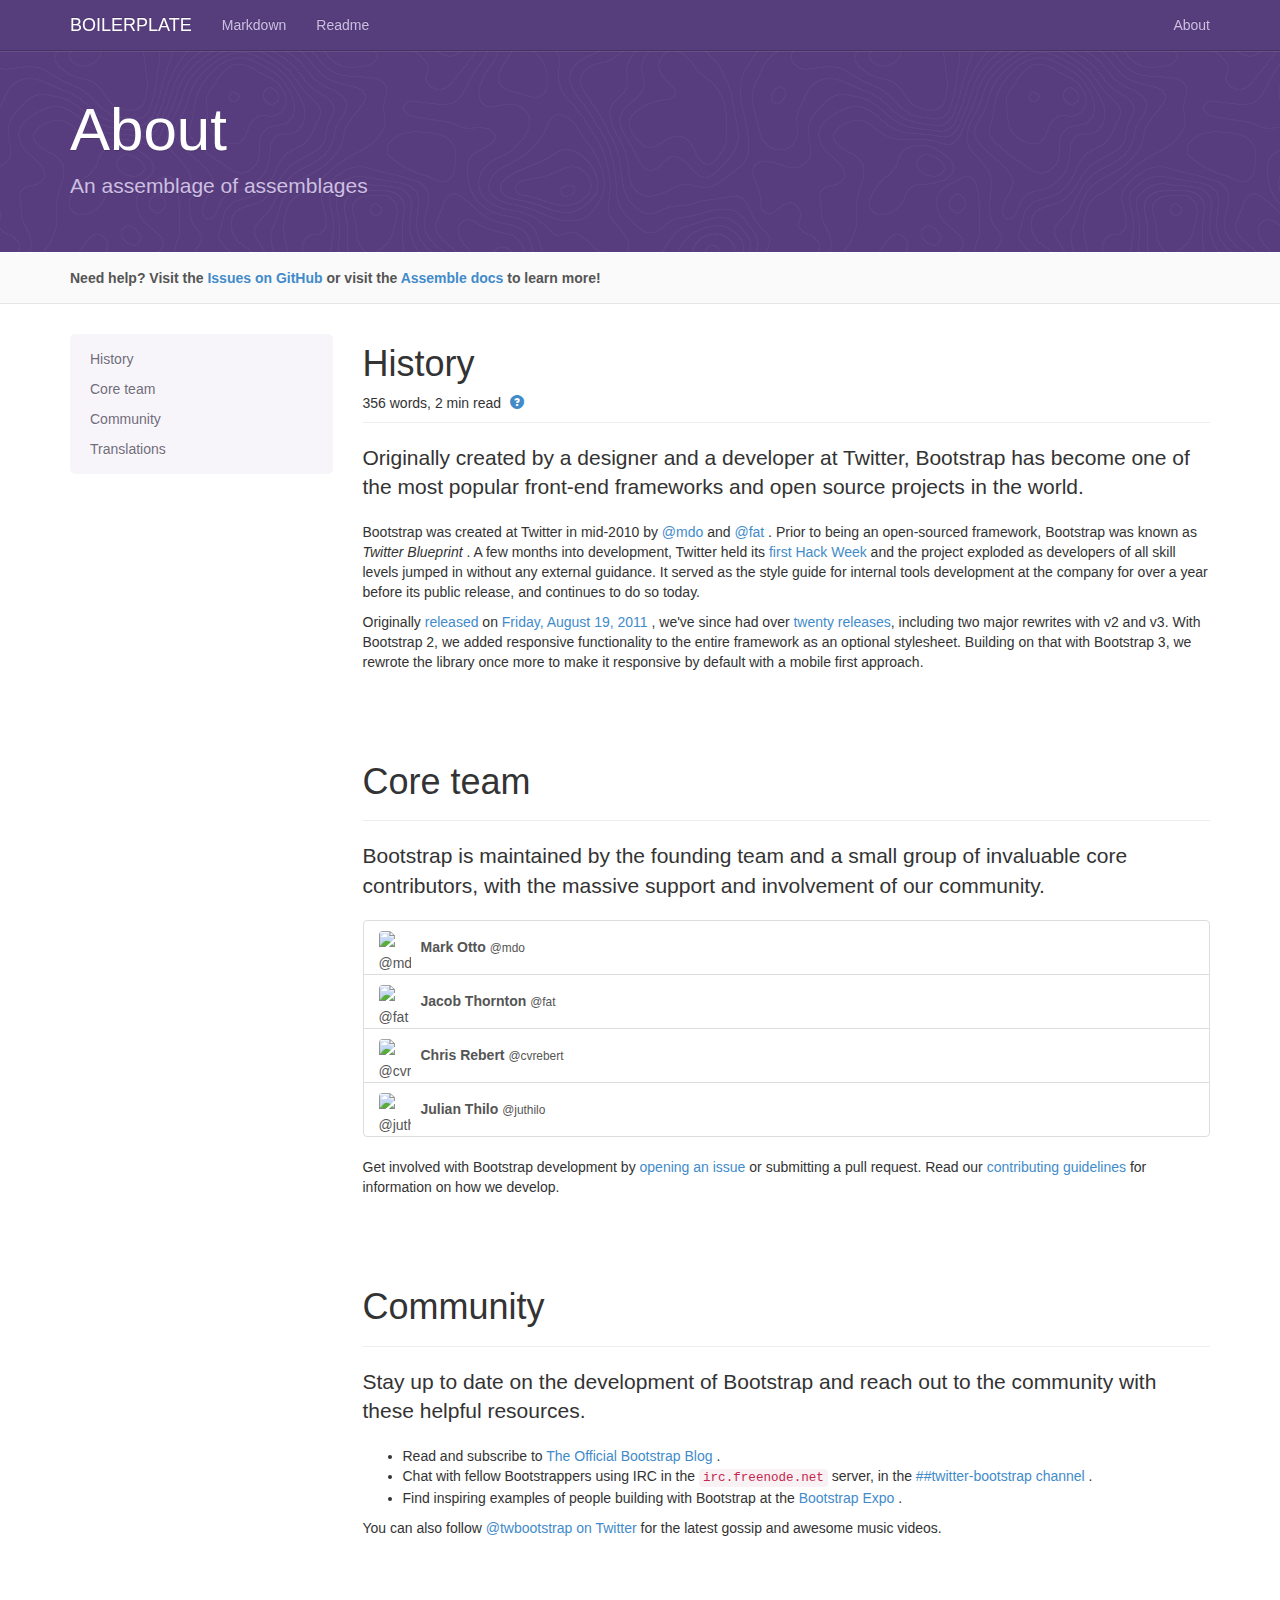
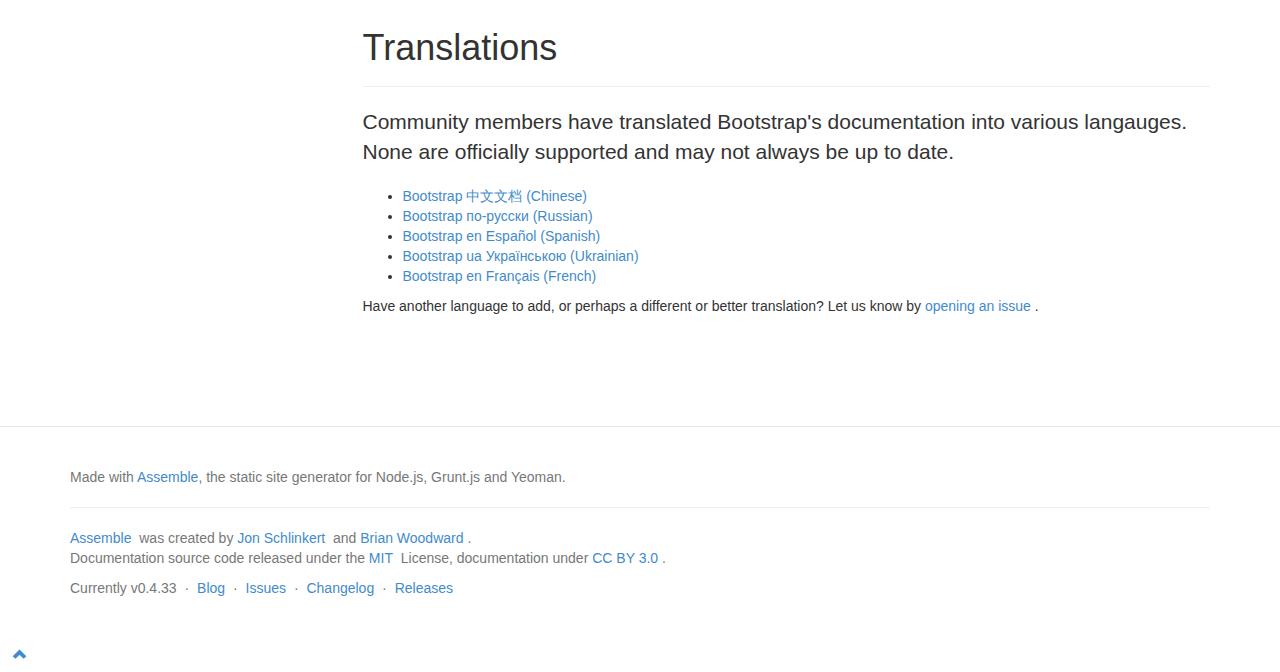
==== about.html @ ad947082 "initial pages of test repo" ====
<!DOCTYPE html>
<html lang="en">
  <head>
    <meta charset="utf-8">
    <meta http-equiv="X-UA-Compatible" content="IE=edge">
    <meta name="viewport" content="width=device-width, initial-scale=1.0">
    <meta name="description" content="An assemblage of assemblages">
    <meta name="author" content="http://twitter.com/jonschlinkert, http://twitter.com/doowb">
    <title>
      About | BOILERPLATE
    </title>

    <!-- Stylesheets -->
    <link rel="stylesheet" href="assets/css/site.css">
    <link rel="stylesheet" href="assets/css/github.css">

    <!--[if lt IE 9]>
      <script src="assets/js/ie8-responsive-file-warning.js"></script>
        <![endif]-->

    <!-- HTML5 shim and Respond.js IE8 support of HTML5 elements and media queries -->

    <!--[if lt IE 9]>
      <script src="https://oss.maxcdn.com/libs/html5shiv/3.7.0/html5shiv.js"></script>
      <script src="https://oss.maxcdn.com/libs/respond.js/1.3.0/respond.min.js"></script>
    <![endif]-->

    <!-- Favicons -->
    <link rel="apple-touch-icon-precomposed" sizes="144x144" href="assets/ico/apple-touch-icon-144-precomposed.png">
    <link rel="shortcut icon" href="assets/ico/favicon.png">
    <link rel="shortcut icon" href="favicon.ico">
  </head>
  <body>
    <a class="sr-only" href="#content">Skip to main content</a> 

    <!-- Navigation component -->
    <header class="navbar navbar-inverse navbar-fixed-top bs-docs-nav" role="banner">
      <div class="container">
        <div class="navbar-header">
          <button class="navbar-toggle" type="button" data-toggle="collapse" data-target=".bs-navbar-collapse">
            <span class="sr-only">Toggle navigation</span> 
            <span class="icon-bar"></span> 
            <span class="icon-bar"></span> 
            <span class="icon-bar"></span> 
          </button>
          <a href="index.html" class="navbar-brand">BOILERPLATE</a> 
        </div>
        <nav class="collapse navbar-collapse bs-navbar-collapse" role="navigation">
          <ul class="nav navbar-nav">
            <li> <a href="markdown.html">Markdown</a>  </li>
            <li> <a href="readme.html">Readme</a>  </li>
          </ul>
          <ul class="nav navbar-nav navbar-right">
            <li> <a href="about.html">About</a>  </li>
          </ul>
        </nav>
      </div>
    </header>

    <!-- Subhead component -->
    <div class="bs-header" id="content">
      <div class="container">
        <h1>About</h1>
        <p>An assemblage of assemblages</p>
      </div>
    </div>

    <!-- Belt component -->
    <div class="belt">
      <div class="container">
        <strong>
      Need help? Visit the <a href="https://github.com/rikki/assemblage/issues?state=open">Issues on GitHub</a>  or visit the <a href="http://assemble.io/docs">Assemble docs</a>  to learn more!
    </strong> 
      </div>
    </div>
    <div class="container bs-docs-container">
      <div class="row">
        <div class="col-md-3">
          <div class="bs-sidebar hidden-print" role="complementary">
            <ul class="nav bs-sidenav">
              <li> <a href="#history">History</a>  </li>
              <li> <a href="#team">Core team</a>  </li>
              <li> <a href="#community">Community</a>  </li>
              <li> <a href="#translations">Translations</a>  </li>
            </ul>
          </div>
        </div>
        <div class="col-md-9" role="main">
          <div class="wordcount">

            <!-- History -->
            <div class="bs-docs-section">
              <div class="page-header">
                <h1 class="docs-heading">History
                  <a href="#history" name="history" class="anchor">
                    <span class="anchor-target" id="history"></span> 
                    <span class="glyphicon glyphicon-link"></span> 
                  </a> 
                </h1>
                <span class="label-wordcount" data-wordcount="356">356&nbsp;words</span>,
                <span class="label-reading-time" data-reading-time="2 min">2 min&nbsp;read</span> 
                <a href="#" class="btn-popover" role="button" data-container="body" data-toggle="popover" data-content="Generated by the &lt;a href=&apos;https://github.com/assemble/assemble-contrib-wordcount&apos; title=&apos;&apos;&gt;assemble-contrib-wordcount&lt;/a&gt; plugin &lt;span class=&apos;glyphicon glyphicon-new-window&apos;&gt;&lt;/span&gt;"
                title="">
                  <span class="glyphicon glyphicon-question-sign"></span> 
                </a> 
              </div>
              <p class="lead">Originally created by a designer and a developer at Twitter, Bootstrap has become one of the most popular front-end frameworks and open source projects in the world.</p>
              <p>Bootstrap was created at Twitter in mid-2010 by
                <a href="https://twitter.com/mdo">@mdo</a> and
                <a href="https://twitter.com/fat">@fat</a> . Prior to being an open-sourced framework, Bootstrap was known as <em>Twitter Blueprint</em> . A few months into development, Twitter held its
                <a href="https://blog.twitter.com/2010/hack-week">first Hack Week</a> and the project exploded as developers of all skill levels jumped in without any external guidance. It served as the style guide for internal tools development at the company for over a year before its public release,
                and continues to do so today.</p>
              <p>Originally
                <a href="https://dev.twitter.com/blog/bootstrap-twitter">released</a> on
                <a href="https://twitter.com/mdo/statuses/104620039650557952">
                  <time datetime="2011-08-19 11:25">Friday, August 19, 2011</time>
                </a>, we've since had over
                <a href="https://github.com/twbs/bootstrap/releases">twenty releases</a>, including two major rewrites with v2 and v3. With Bootstrap 2, we added responsive functionality to the entire framework as an optional stylesheet. Building on that with Bootstrap 3, we rewrote the library once more
                to make it responsive by default with a mobile first approach.</p>
            </div>

            <!-- Team -->
            <div class="bs-docs-section">
              <div class="page-header">
                <h1 class="docs-heading">Core team
                  <a href="#team" name="team" class="anchor">
                    <span class="anchor-target" id="team"></span> 
                    <span class="glyphicon glyphicon-link"></span> 
                  </a> 
                </h1>
              </div>
              <p class="lead">Bootstrap is maintained by the founding team and a small group of invaluable core contributors, with the massive support and involvement of our community.</p>
              <div class="list-group bs-team">
                <div class="list-group-item">
                  <iframe class="github-btn" src="http://ghbtns.com/github-btn.html?user=mdo&amp;type=follow"></iframe>
                  <a class="team-member" href="https://github.com/mdo">
                    <img src="http://www.gravatar.com/avatar/bc4ab438f7a4ce1c406aadc688427f2c" alt="@mdo">
                    <strong>Mark Otto</strong>  
                    <small>@mdo</small> 
                  </a> 
                </div>
                <div class="list-group-item">
                  <iframe class="github-btn" src="http://ghbtns.com/github-btn.html?user=fat&amp;type=follow"></iframe>
                  <a class="team-member" href="https://github.com/fat">
                    <img src="http://www.gravatar.com/avatar/a98244cbdacaf1c0b55499466002f7a8" alt="@fat">
                    <strong>Jacob Thornton</strong>  
                    <small>@fat</small> 
                  </a> 
                </div>
                <div class="list-group-item">
                  <iframe class="github-btn" src="http://ghbtns.com/github-btn.html?user=cvrebert&amp;type=follow"></iframe>
                  <a class="team-member" href="https://github.com/cvrebert">
                    <img src="http://www.gravatar.com/avatar/edec428c425453955f770095a7d26c50" alt="@cvrebert">
                    <strong>Chris Rebert</strong>  
                    <small>@cvrebert</small> 
                  </a> 
                </div>
                <div class="list-group-item">
                  <iframe class="github-btn" src="http://ghbtns.com/github-btn.html?user=juthilo&amp;type=follow"></iframe>
                  <a class="team-member" href="https://github.com/juthilo">
                    <img src="http://www.gravatar.com/avatar/0f7dd3ce58a416be5685ea6194f82b11" alt="@juthilo">
                    <strong>Julian Thilo</strong>  
                    <small>@juthilo</small> 
                  </a> 
                </div>
              </div>
              <p>Get involved with Bootstrap development by
                <a href="https://github.com/twbs/bootstrap/issues/new">opening an issue</a> or submitting a pull request. Read our
                <a href="https://github.com/twbs/bootstrap/blob/master/CONTRIBUTING.md">contributing guidelines</a> for information on how we develop.</p>
            </div>

            <!-- Community -->
            <div class="bs-docs-section">
              <div class="page-header">
                <h1 class="docs-heading">Community
                  <a href="#community" name="community" class="anchor">
                    <span class="anchor-target" id="community"></span> 
                    <span class="glyphicon glyphicon-link"></span> 
                  </a> 
                </h1>
              </div>
              <div id="wordcount">
                <p class="lead">Stay up to date on the development of Bootstrap and reach out to the community with these helpful resources.</p>
                <ul>
                  <li>Read and subscribe to
                    <a href="http://blog.getbootstrap.com/">The Official Bootstrap Blog</a> .</li>
                  <li>Chat with fellow Bootstrappers using IRC in the <code>irc.freenode.net</code> server, in the
                    <a href="irc://irc.freenode.net/#twitter-bootstrap">##twitter-bootstrap channel</a> .</li>
                  <li>Find inspiring examples of people building with Bootstrap at the
                    <a href="http://expo.getbootstrap.com">Bootstrap Expo</a> .</li>
                </ul>
                <p>You can also follow
                  <a href="https://twitter.com/twbootstrap">@twbootstrap on Twitter</a> for the latest gossip and awesome music videos.</p>
              </div>
            </div>

            <!-- Translations -->
            <div class="bs-docs-section">
              <div class="page-header">
                <h1 class="docs-heading">Translations
                  <a href="#translations" name="translations" class="anchor">
                    <span class="anchor-target" id="translations"></span> 
                    <span class="glyphicon glyphicon-link"></span> 
                  </a> 
                </h1>
              </div>
              <p class="lead">Community members have translated Bootstrap's documentation into various langauges. None are officially supported and may not always be up to date.</p>
              <ul>
                <li> <a href="http://v3.bootcss.com/">Bootstrap 中文文档 (Chinese)</a>  </li>
                <li> <a href="http://www.oneskyapp.com/docs/bootstrap/ru">Bootstrap по-русски (Russian)</a>  </li>
                <li> <a href="http://www.oneskyapp.com/docs/bootstrap/es">Bootstrap en Español (Spanish)</a>  </li>
                <li> <a href="http://twbs.site-konstruktor.com.ua">Bootstrap ua Українською (Ukrainian)</a>  </li>
                <li> <a href="http://www.oneskyapp.com/docs/bootstrap/fr">Bootstrap en Français (French)</a>  </li>
              </ul>
              <p>Have another language to add, or perhaps a different or better translation? Let us know by
                <a href="https://github.com/twbs/bootstrap/issues/new">opening an issue</a> .</p>
            </div>
          </div>
        </div>
      </div>
    </div>

    <!-- Footer -->
    <footer class="bs-footer" role="contentinfo">
      <div class="container">
        <p>Made with
          <a href="https://github.com/assemble/assemble" target="_blank">Assemble</a>, the static site generator for Node.js, Grunt.js and Yeoman.</p>
        <hr>
        <p>
          <a href="https://github.com/assemble/assemble" target="_blank">Assemble</a> &nbsp;was created by
          <a href="https://twitter.com/jonschlinkert" target="_blank">Jon Schlinkert</a> &nbsp;and
          <a href="http://twitter.com/doowb" target="_blank">Brian Woodward</a> .</p>
        <p>Documentation source code released under the
          <a href="https://github.com/rikki/assemblage/blob/master/LICENSE-MIT" target="_blank">MIT&nbsp;</a> License, documentation under
          <a href="http://creativecommons.org/licenses/by/3.0/">CC BY 3.0</a> .</p>
        <ul class="footer-links">
          <li>Currently v0.4.33</li>
          <li class="muted">&middot;</li>
          <li> <a href="https://assemble.github.io/assemblage//blog/">Blog</a>  </li>
          <li class="muted">&middot;</li>
          <li> <a href="https://github.com/rikki/assemblage/issues?state=open/issues?state=open">Issues</a>  </li>
          <li class="muted">&middot;</li>
          <li> <a href="https://github.com/rikki/assemblage/blob/master/CHANGELOG.md">Changelog</a>  </li>
          <li class="muted">&middot;</li>
          <li> <a href="https://github.com/rikki/assemblage/releases">Releases</a>  </li>
        </ul>
      </div>
    </footer>

    <!-- "back-to-top" button -->
    <a href="#" style="right: 70px;" class="btn back-to-top btn-dark btn-fixed-bottom">  <span class="glyphicon glyphicon-chevron-up"></span>   </a> 

    <!-- JS and analytics only. -->
    <script src="https://ajax.googleapis.com/ajax/libs/jquery/1.10.2/jquery.min.js"></script>
    <script src="assets/js/bootstrap.min.js"></script>
    <script src="assets/js/highlight.js"></script>
    <script src="http://getbootstrap.com/docs-assets/js/holder.js"></script>
    <script src="http://getbootstrap.com/docs-assets/js/application.js"></script>
    <script>
      $('[data-toggle=popover]').popover({
        placement: 'right',
        html: true
      });
    </script>
  </body>
</html>
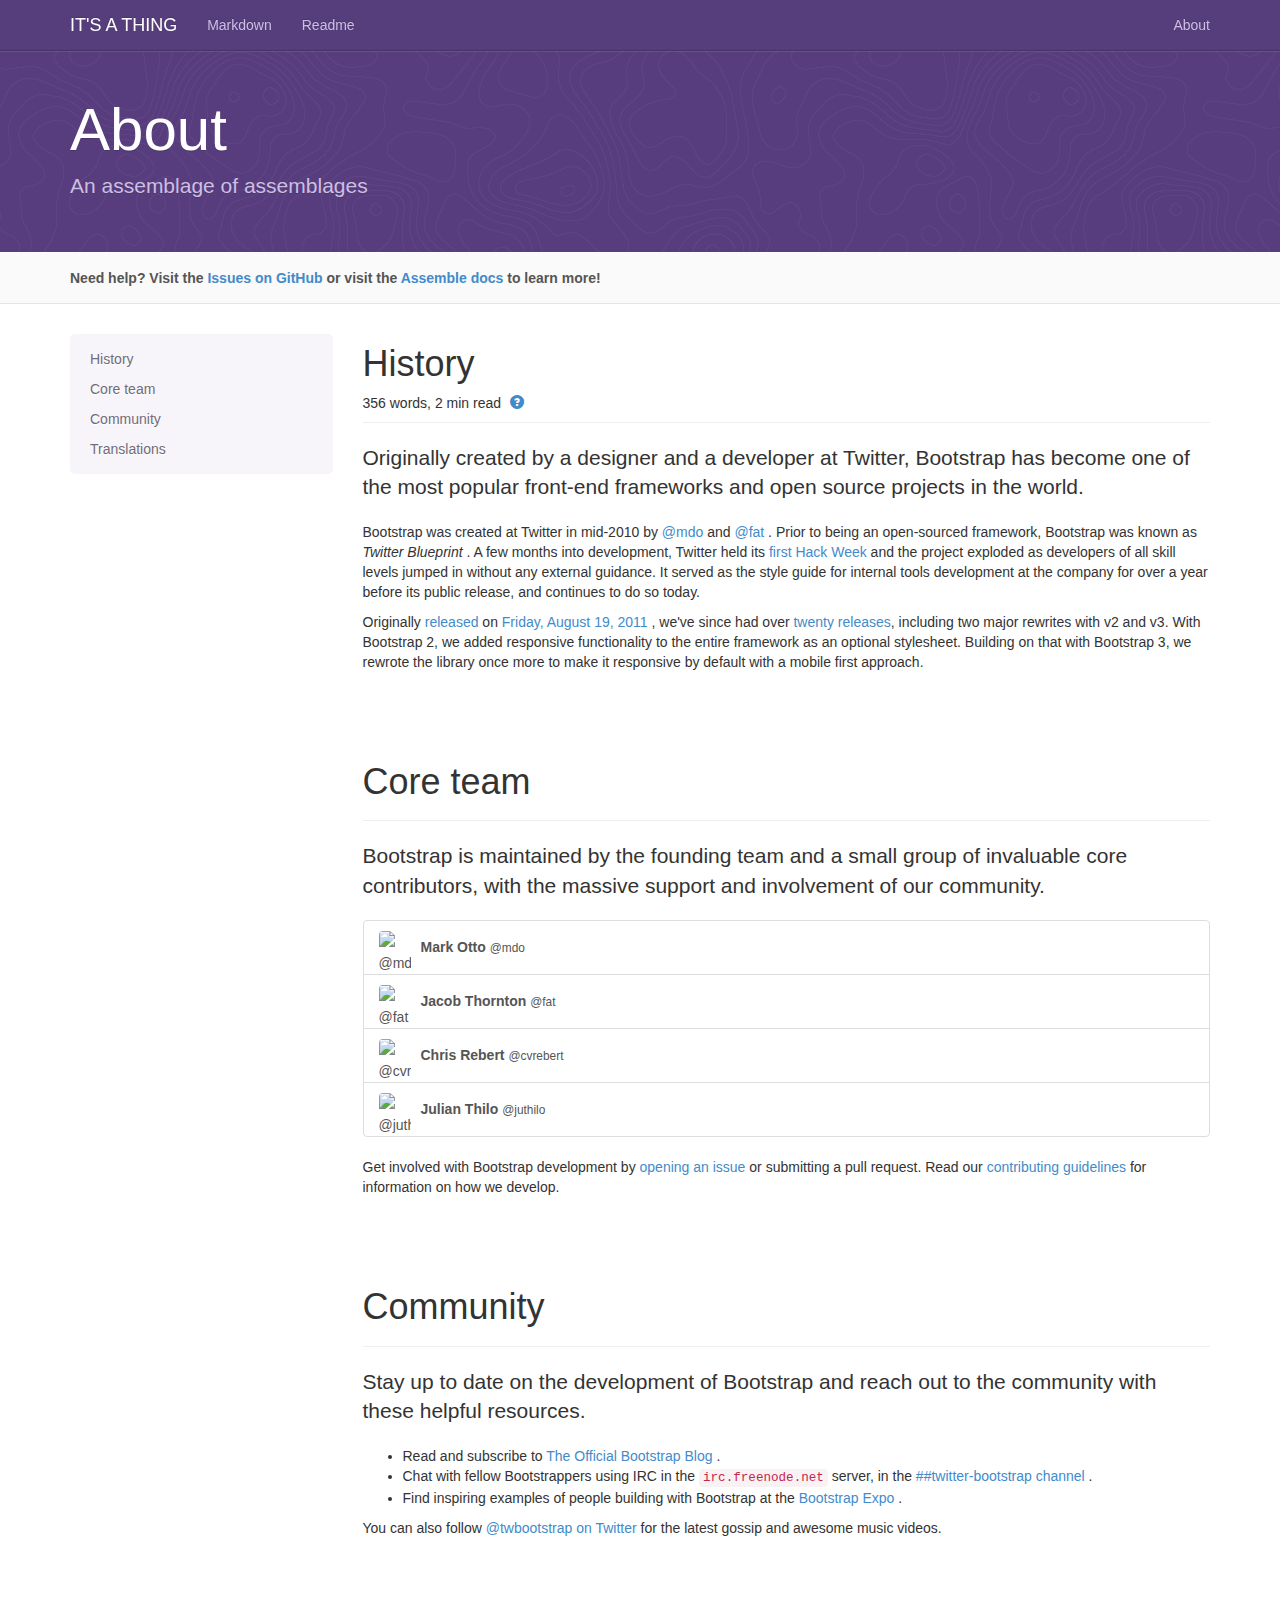
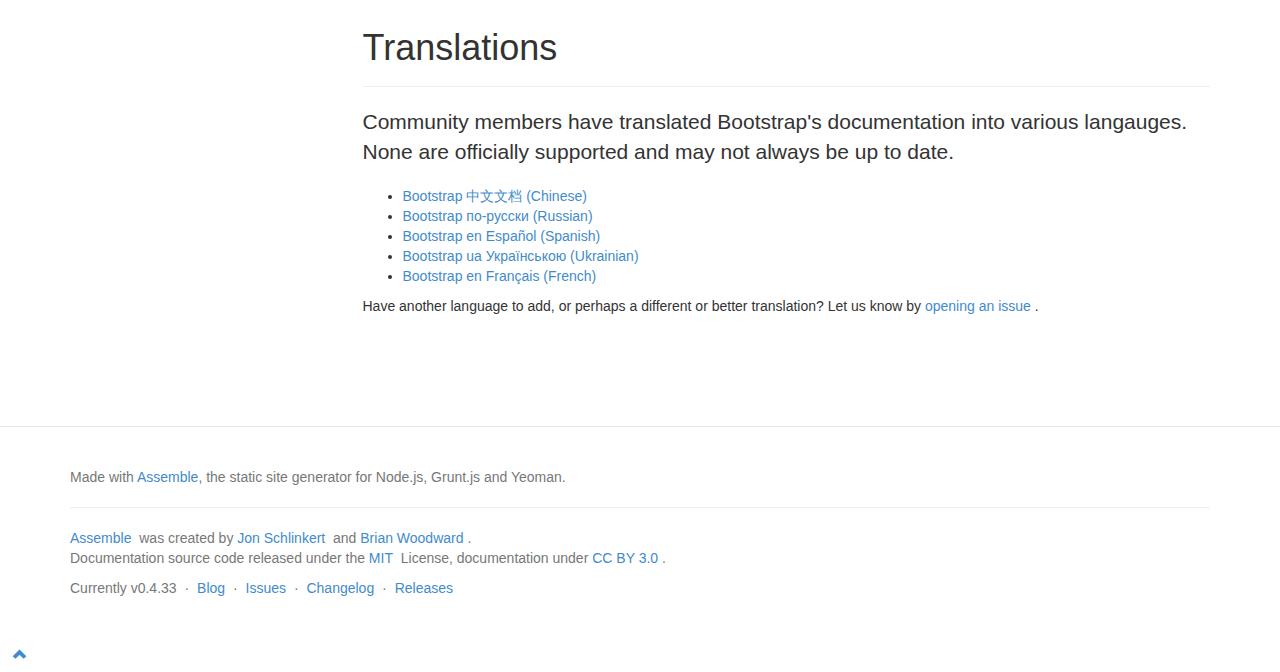
==== commit e52d61eb: "updated github account info and such" ====
--- a/about.html
+++ b/about.html
@@ -7,7 +7,7 @@
     <meta name="description" content="An assemblage of assemblages">
     <meta name="author" content="http://twitter.com/jonschlinkert, http://twitter.com/doowb">
     <title>
-      About | BOILERPLATE
+      About | IT&#x27;S A THING
     </title>
 
     <!-- Stylesheets -->
@@ -43,7 +43,7 @@
             <span class="icon-bar"></span> 
             <span class="icon-bar"></span> 
           </button>
-          <a href="index.html" class="navbar-brand">BOILERPLATE</a> 
+          <a href="index.html" class="navbar-brand">IT&#x27;S A THING</a> 
         </div>
         <nav class="collapse navbar-collapse bs-navbar-collapse" role="navigation">
           <ul class="nav navbar-nav">
@@ -69,7 +69,7 @@
     <div class="belt">
       <div class="container">
         <strong>
-      Need help? Visit the <a href="https://github.com/rikki/assemblage/issues?state=open">Issues on GitHub</a>  or visit the <a href="http://assemble.io/docs">Assemble docs</a>  to learn more!
+      Need help? Visit the <a href="https://github.com/acao/assemblage/issues?state=open">Issues on GitHub</a>  or visit the <a href="http://assemble.io/docs">Assemble docs</a>  to learn more!
     </strong> 
       </div>
     </div>
@@ -231,18 +231,18 @@
           <a href="https://twitter.com/jonschlinkert" target="_blank">Jon Schlinkert</a> &nbsp;and
           <a href="http://twitter.com/doowb" target="_blank">Brian Woodward</a> .</p>
         <p>Documentation source code released under the
-          <a href="https://github.com/rikki/assemblage/blob/master/LICENSE-MIT" target="_blank">MIT&nbsp;</a> License, documentation under
+          <a href="https://github.com/acao/assemblage/blob/master/LICENSE-MIT" target="_blank">MIT&nbsp;</a> License, documentation under
           <a href="http://creativecommons.org/licenses/by/3.0/">CC BY 3.0</a> .</p>
         <ul class="footer-links">
           <li>Currently v0.4.33</li>
           <li class="muted">&middot;</li>
-          <li> <a href="https://assemble.github.io/assemblage//blog/">Blog</a>  </li>
-          <li class="muted">&middot;</li>
-          <li> <a href="https://github.com/rikki/assemblage/issues?state=open/issues?state=open">Issues</a>  </li>
-          <li class="muted">&middot;</li>
-          <li> <a href="https://github.com/rikki/assemblage/blob/master/CHANGELOG.md">Changelog</a>  </li>
-          <li class="muted">&middot;</li>
-          <li> <a href="https://github.com/rikki/assemblage/releases">Releases</a>  </li>
+          <li> <a href="https://acao.github.io/assemblage//blog/">Blog</a>  </li>
+          <li class="muted">&middot;</li>
+          <li> <a href="https://github.com/acao/assemblage/issues?state=open/issues?state=open">Issues</a>  </li>
+          <li class="muted">&middot;</li>
+          <li> <a href="https://github.com/acao/assemblage/blob/master/CHANGELOG.md">Changelog</a>  </li>
+          <li class="muted">&middot;</li>
+          <li> <a href="https://github.com/acao/assemblage/releases">Releases</a>  </li>
         </ul>
       </div>
     </footer>
